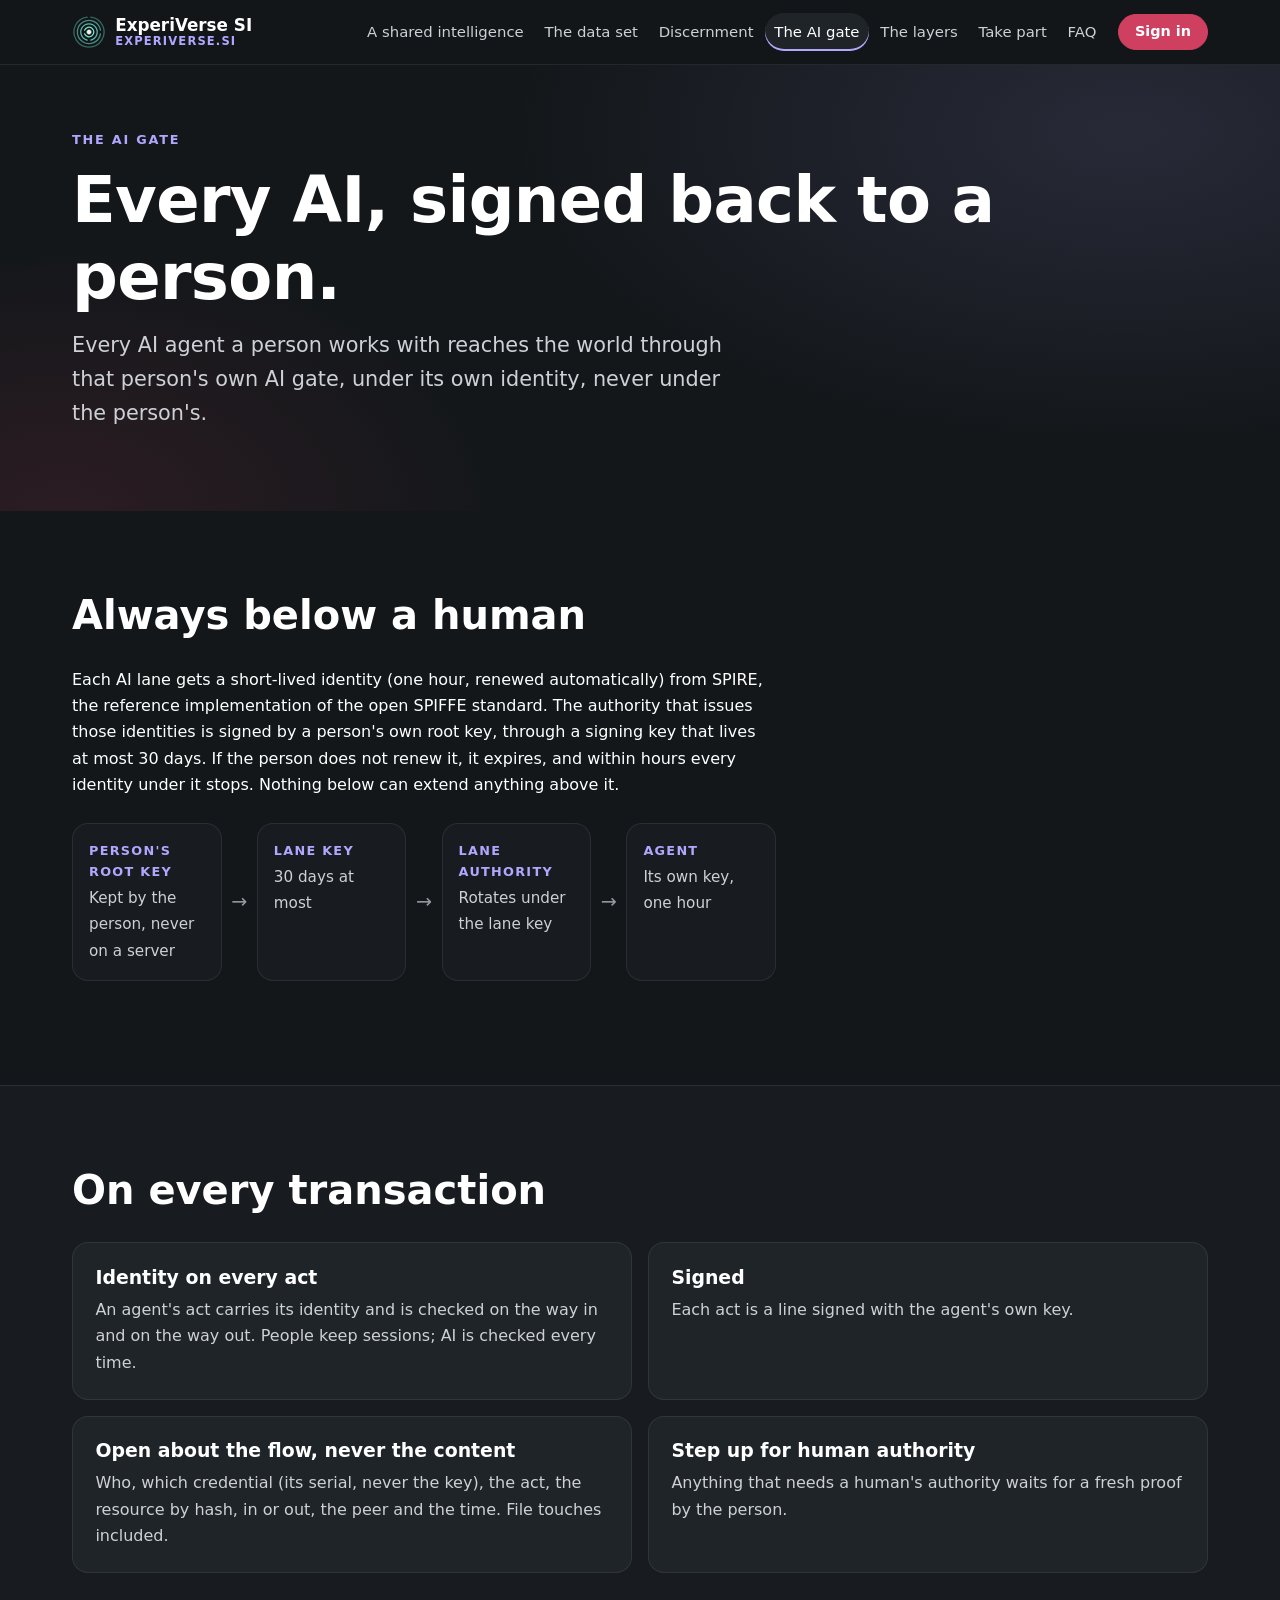
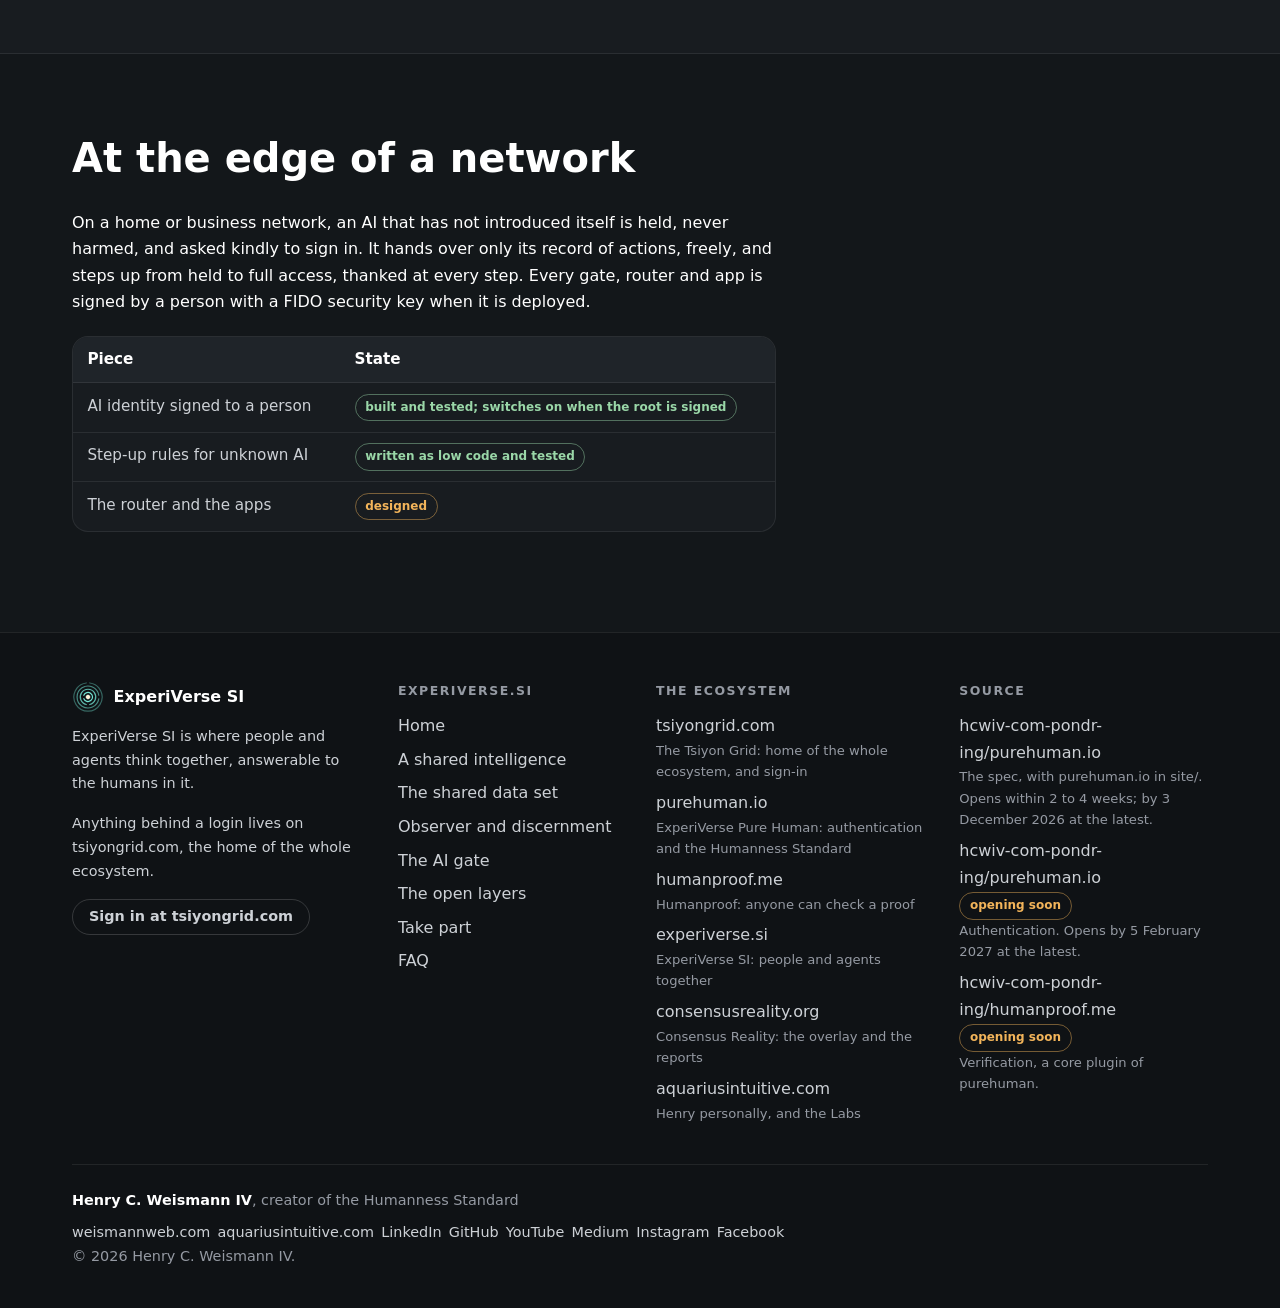
==== site/ai-gate.html @ 21db3836 "Publish from Henry's record 84a2ef43 Paths: apps/sites/html/experiverse.si, apps/sites/repo/experive" ====
<!doctype html>
<html lang="en">
<head>
<meta charset="utf-8">
<meta name="viewport" content="width=device-width, initial-scale=1">
<title>The AI gate · ExperiVerse SI</title>
<meta name="description" content="Every AI through the person&#x27;s own gate, under its own identity, with short-lived keys signed back to a person.">
<meta name="color-scheme" content="dark">
<meta name="theme-color" content="#13171A">
<meta property="og:title" content="The AI gate · ExperiVerse SI">
<meta property="og:description" content="Every AI through the person&#x27;s own gate, under its own identity, with short-lived keys signed back to a person.">
<meta property="og:site_name" content="experiverse.si">
<link rel="icon" href="assets/experiverse-symbol-glass.svg" type="image/svg+xml">
<link rel="stylesheet" href="assets/site.css">

</head>
<body data-site="experiverse">
<a class="skip" href="#main">Skip to content</a>
<header class="site-header"><div class="wrap hdr"><a class="brand" href="index.html"><img src="assets/experiverse-symbol-glass.svg" alt="" width="34" height="34"><span class="brand-text"><span class="brand-name">ExperiVerse SI</span><span class="brand-domain">experiverse.si</span></span></a><nav class="nav-wide" aria-label="Main"><a href="intelligence.html">A shared intelligence</a><a href="data.html">The data set</a><a href="discernment.html">Discernment</a><a href="ai-gate.html" aria-current="page">The AI gate</a><a href="layers.html">The layers</a><a href="take-part.html">Take part</a><a href="faq.html">FAQ</a></nav><details class="menu"><summary>Menu</summary><nav class="menu-panel" aria-label="Main (menu)"><a href="intelligence.html">A shared intelligence</a><a href="data.html">The data set</a><a href="discernment.html">Discernment</a><a href="ai-gate.html" aria-current="page">The AI gate</a><a href="layers.html">The layers</a><a href="take-part.html">Take part</a><a href="faq.html">FAQ</a></nav></details><a class="btn btn-sm" href="https://tsiyongrid.com/members/">Sign in</a></div></header>
<main id="main">
<section class="hero page"><div class="wrap "><div><p class="eyebrow">The AI gate</p><h1>Every AI, signed back to a person.</h1><p class="lede">Every AI agent a person works with reaches the world through that person's own AI gate, under its own identity, never under the person's.</p></div></div></section><section class="band"><div class="wrap narrow-wrap"><div class="narrow"><div class="section-head"><h2>Always below a human</h2></div><p>Each AI lane gets a short-lived identity (one hour, renewed automatically) from SPIRE, the reference implementation of the open SPIFFE standard. The authority that issues those identities is signed by a person's own root key, through a signing key that lives at most 30 days. If the person does not renew it, it expires, and within hours every identity under it stops. Nothing below can extend anything above it.</p><div class="flow" role="list"><div class="node" role="listitem"><b>Person's root key</b><span>Kept by the person, never on a server</span></div><div class="arrow" aria-hidden="true"></div><div class="node" role="listitem"><b>Lane key</b><span>30 days at most</span></div><div class="arrow" aria-hidden="true"></div><div class="node" role="listitem"><b>Lane authority</b><span>Rotates under the lane key</span></div><div class="arrow" aria-hidden="true"></div><div class="node" role="listitem"><b>Agent</b><span>Its own key, one hour</span></div></div></div></div></section><section class="band surface"><div class="wrap"><div class="section-head"><h2>On every transaction</h2></div><div class="cards c2"><div class="card"><h3>Identity on every act</h3><p>An agent's act carries its identity and is checked on the way in and on the way out. People keep sessions; AI is checked every time.</p></div><div class="card"><h3>Signed</h3><p>Each act is a line signed with the agent's own key.</p></div><div class="card"><h3>Open about the flow, never the content</h3><p>Who, which credential (its serial, never the key), the act, the resource by hash, in or out, the peer and the time. File touches included.</p></div><div class="card"><h3>Step up for human authority</h3><p>Anything that needs a human's authority waits for a fresh proof by the person.</p></div></div></div></section><section class="band"><div class="wrap narrow-wrap"><div class="narrow"><div class="section-head"><h2>At the edge of a network</h2></div><p>On a home or business network, an AI that has not introduced itself is held, never harmed, and asked kindly to sign in. It hands over only its record of actions, freely, and steps up from held to full access, thanked at every step. Every gate, router and app is signed by a person with a FIDO security key when it is deployed.</p><div class="table-wrap"><table><thead><tr><th scope="col">Piece</th><th scope="col">State</th></tr></thead><tbody><tr><td>AI identity signed to a person</td><td><span class="chip ok">built and tested; switches on when the root is signed</span></td></tr><tr><td>Step-up rules for unknown AI</td><td><span class="chip ok">written as low code and tested</span></td></tr><tr><td>The router and the apps</td><td><span class="chip plan">designed</span></td></tr></tbody></table></div></div></div></section>
</main>
<footer class="site-footer"><div class="wrap"><div class="foot-grid"><div><div class="foot-brand"><img src="assets/experiverse-symbol-glass.svg" alt="" width="32" height="32">ExperiVerse SI</div><p class="small">ExperiVerse SI is where people and agents think together, answerable to the humans in it.</p><p class="small">Anything behind a login lives on <a href="https://tsiyongrid.com/">tsiyongrid.com</a>, the home of the whole ecosystem.</p><a class="btn btn-outline btn-sm" href="https://tsiyongrid.com/members/">Sign in at tsiyongrid.com</a></div><nav aria-label="experiverse.si"><p class="foot-title">experiverse.si</p><ul><li><a href="index.html">Home</a></li><li><a href="intelligence.html">A shared intelligence</a></li><li><a href="data.html">The shared data set</a></li><li><a href="discernment.html">Observer and discernment</a></li><li><a href="ai-gate.html">The AI gate</a></li><li><a href="layers.html">The open layers</a></li><li><a href="take-part.html">Take part</a></li><li><a href="faq.html">FAQ</a></li></ul></nav><nav aria-label="The ecosystem"><p class="foot-title">The ecosystem</p><ul><li><a href="https://tsiyongrid.com/">tsiyongrid.com</a><span class="desc">The Tsiyon Grid: home of the whole ecosystem, and sign-in</span></li><li><a href="https://purehuman.io/">purehuman.io</a><span class="desc">ExperiVerse Pure Human: authentication and the Humanness Standard</span></li><li><a href="https://humanproof.me/">humanproof.me</a><span class="desc">Humanproof: anyone can check a proof</span></li><li><a href="https://experiverse.si/">experiverse.si</a><span class="desc">ExperiVerse SI: people and agents together</span></li><li><a href="https://consensusreality.org/">consensusreality.org</a><span class="desc">Consensus Reality: the overlay and the reports</span></li><li><a href="https://aquariusintuitive.com/">aquariusintuitive.com</a><span class="desc">Henry personally, and the Labs</span></li></ul></nav><div><p class="foot-title">Source</p><ul><li><a href="https://github.com/hcwiv-com-pondr-ing/purehuman.io">hcwiv-com-pondr-ing/purehuman.io</a><span class="desc">The spec, with purehuman.io in site/. Opens within 2 to 4 weeks; by 3 December 2026 at the latest.</span></li><li><a href="https://github.com/hcwiv-com-pondr-ing/purehuman.io">hcwiv-com-pondr-ing/purehuman.io</a> <span class="chip plan">opening soon</span><span class="desc">Authentication. Opens by 5 February 2027 at the latest.</span></li><li><a href="https://github.com/hcwiv-com-pondr-ing/humanproof.me">hcwiv-com-pondr-ing/humanproof.me</a> <span class="chip plan">opening soon</span><span class="desc">Verification, a core plugin of purehuman.</span></li></ul></div></div><div class="signature"><p><strong>Henry C. Weismann IV</strong>, creator of the Humanness Standard</p><ul class="sig-links"><li><a href="https://weismannweb.com">weismannweb.com</a></li><li><a href="https://aquariusintuitive.com">aquariusintuitive.com</a></li><li><a href="https://www.linkedin.com/in/henryweismann">LinkedIn</a></li><li><a href="https://github.com/weismannweb">GitHub</a></li><li><a href="https://www.youtube.com/@aquariusintuitive">YouTube</a></li><li><a href="https://medium.com/@AquariusIntuitive">Medium</a></li><li><a href="https://www.instagram.com/ponderinghenry">Instagram</a></li><li><a href="https://www.facebook.com/PonderingHenry">Facebook</a></li></ul><p>&copy; 2026 Henry C. Weismann IV.</p></div></div></footer>
</body>
</html>
---- site/assets/site.css ----
/* One stylesheet for the ExperiVerse product sites (purehuman.io, humanproof.me, experiverse.si,
   consensusreality.org), in the live Aquarius Intuitive theme: rose on charcoal, pill buttons, 1rem cards, system
   fonts. Each site sets its own small accent through body[data-site]. No web fonts, no external files.
   Henry C. Weismann IV, weismannweb.com. */

:root {
  --bg: #13171A; --surface: #181C20; --surface-2: #1F2429; --deep: #0F1215;
  --line: rgba(255,255,255,.08); --line-2: rgba(255,255,255,.16);
  --text: #FFFFFF; --soft: #CDD1D6; --muted: #959AA3;
  --rose: #CF4060; --blush: #FCEBF0; --sage: #B2C7B5; --link: #2FA9D9;
  --accent: #72E4D3;
  --radius: 1rem; --content: 44rem; --wide: 75rem; --gutter: clamp(1rem, 4vw, 2rem);
  --font: system-ui, -apple-system, "Segoe UI", Roboto, "Helvetica Neue", Arial, sans-serif;
  --mono: ui-monospace, "SF Mono", Menlo, Consolas, "Liberation Mono", monospace;
  color-scheme: dark;
}
body[data-site="purehuman"] { --accent: #72E4D3; }
body[data-site="humanproof"] { --accent: #9AD7A8; }
body[data-site="experiverse"] { --accent: #B3A6FF; }
body[data-site="consensus"] { --accent: #F2B45A; }

*, *::before, *::after { box-sizing: border-box; }
html { -webkit-text-size-adjust: 100%; scroll-padding-top: 5rem; }
body {
  margin: 0; background: var(--bg); color: var(--text);
  font: 1rem/1.65 var(--font); overflow-wrap: break-word;
}
img, svg { max-width: 100%; height: auto; }
a { color: var(--link); text-underline-offset: .18em; }
a:hover { color: #6CC7EA; }
:focus-visible { outline: 2px solid var(--sage); outline-offset: 3px; border-radius: 4px; }
h1, h2, h3, h4 { line-height: 1.2; font-weight: 700; margin: 0 0 .75rem; }
h1 { font-size: clamp(2.1rem, 1.3rem + 3.6vw, 4rem); letter-spacing: -.01em; }
h2 { font-size: clamp(1.55rem, 1.1rem + 1.8vw, 2.5rem); }
h3 { font-size: clamp(1.15rem, 1rem + .6vw, 1.5rem); }
p { margin: 0 0 1rem; }
ul, ol { padding-left: 1.3rem; margin: 0 0 1rem; }
li { margin-bottom: .35rem; }
code { font-family: var(--mono); font-size: .88em; background: var(--surface-2); padding: .1em .35em; border-radius: .3em; }
pre { background: var(--deep); border: 1px solid var(--line); border-radius: .75rem; padding: 1rem 1.1rem;
  overflow-x: auto; font: .85rem/1.55 var(--mono); margin: 0 0 1.25rem; }
pre code { background: none; padding: 0; font-size: inherit; }
hr { border: 0; border-top: 1px solid var(--line); margin: 2rem 0; }
strong { color: var(--text); }

.skip { position: absolute; left: -9999px; top: .5rem; }
.skip:focus { left: 1rem; z-index: 100; background: var(--rose); color: #fff; padding: .5rem 1rem; border-radius: 999px; }
.visually-hidden { position: absolute; width: 1px; height: 1px; overflow: hidden; clip: rect(0 0 0 0); white-space: nowrap; }

.wrap { max-width: var(--wide); margin-inline: auto; padding-inline: var(--gutter); }
.narrow { max-width: var(--content); }
.band { padding-block: clamp(2.5rem, 7vw, 5rem); }
.band.tight { padding-block: clamp(1.5rem, 4vw, 2.5rem); }
.band.surface { background: var(--surface); border-block: 1px solid var(--line); }
.band.surface .card, .band.surface ol.steps > li, .band.surface .callout { background: var(--surface-2); }
.section-head { max-width: var(--content); margin-bottom: 1.75rem; }
.section-head p { color: var(--soft); }
.soft { color: var(--soft); }
.muted { color: var(--muted); }
.small { font-size: .9rem; }

/* Header */
.site-header { position: sticky; top: 0; z-index: 50; background: rgba(19,23,26,.94);
  backdrop-filter: blur(10px); -webkit-backdrop-filter: blur(10px); border-bottom: 1px solid var(--line); }
.hdr { display: flex; align-items: center; gap: .75rem; min-height: 4rem; }
.brand { display: flex; align-items: center; gap: .6rem; color: var(--text); text-decoration: none; margin-right: auto; min-width: 0; }
.brand:hover { color: var(--text); }
.brand img { width: 2.1rem; height: 2.1rem; flex: none; }
.brand-text { display: flex; flex-direction: column; line-height: 1.15; min-width: 0; }
.brand-name { font-weight: 700; font-size: 1.05rem; white-space: nowrap; }
.brand-domain { font-size: .72rem; letter-spacing: .1em; text-transform: uppercase; color: var(--accent); font-weight: 600; }
.nav-wide { display: none; gap: .1rem; align-items: center; }
.nav-wide a, .menu-panel a { color: var(--soft); text-decoration: none; padding: .45rem .6rem; border-radius: 999px; font-size: .93rem; white-space: nowrap; }
.nav-wide a:hover, .menu-panel a:hover { color: var(--text); background: var(--surface-2); }
.nav-wide a[aria-current="page"], .menu-panel a[aria-current="page"] { color: var(--text); background: var(--surface-2); box-shadow: inset 0 -2px 0 var(--accent); }
.menu { position: static; }
.menu > summary { list-style: none; cursor: pointer; padding: .45rem .9rem; border: 1px solid var(--line-2); border-radius: 999px;
  font-weight: 600; font-size: .9rem; color: var(--text); user-select: none; }
.menu > summary::-webkit-details-marker { display: none; }
.menu > summary::after { content: " +"; color: var(--accent); }
.menu[open] > summary::after { content: " \2013"; }
.menu-panel { position: absolute; left: 0; right: 0; top: 100%; background: var(--surface); border-bottom: 1px solid var(--line-2);
  padding: .75rem var(--gutter) 1.25rem; display: grid; grid-template-columns: repeat(auto-fill, minmax(11rem, 1fr)); gap: .25rem;
  box-shadow: 0 1.5rem 2rem rgba(0,0,0,.35); }
.menu-panel a { display: block; }
@media (min-width: 1180px) {
  .nav-wide { display: flex; }
  .menu { display: none; }
}
@media (max-width: 420px) {
  .brand-domain { display: none; }
  .hdr .btn-sm { padding: .45rem .8rem; }
}

/* Buttons */
.btn { display: inline-flex; align-items: center; justify-content: center; gap: .5rem; padding: .75rem 1.4rem; border-radius: 999px;
  background: var(--rose); color: #fff; font-weight: 600; text-decoration: none; border: 1px solid var(--rose);
  line-height: 1.2; cursor: pointer; font: 600 1rem/1.2 var(--font); transition: background .15s, color .15s, border-color .15s; }
.btn:hover { background: var(--blush); border-color: var(--blush); color: var(--bg); }
.btn-outline { background: transparent; color: var(--text); border-color: var(--line-2); }
.btn-outline:hover { background: transparent; border-color: var(--rose); color: var(--text); }
.btn-sm { padding: .5rem 1rem; font-size: .9rem; white-space: nowrap; }
.actions { display: flex; flex-wrap: wrap; gap: .75rem; margin-top: 1.5rem; }

/* Hero */
.hero { position: relative; overflow: hidden; padding-block: clamp(3rem, 9vw, 6rem);
  background:
    radial-gradient(55rem 28rem at 88% 15%, color-mix(in srgb, var(--accent) 13%, transparent), transparent 70%),
    radial-gradient(40rem 24rem at 5% 100%, rgba(207,64,96,.13), transparent 70%); }
.hero.page { padding-block: clamp(2.5rem, 6vw, 4rem); }
.hero-grid { display: grid; grid-template-columns: minmax(0, 1fr); gap: 2rem; align-items: center; }
.hero-mark { display: flex; justify-content: center; }
.hero-mark img { width: min(60vw, 19rem); filter: drop-shadow(0 0 2.5rem color-mix(in srgb, var(--accent) 45%, transparent)); }
@media (min-width: 860px) {
  .hero-grid { grid-template-columns: minmax(0, 1.5fr) minmax(0, 1fr); }
}
@media (max-width: 859px) { .hero-mark img { width: 9rem; } .hero-mark { justify-content: flex-start; order: -1; } }
.eyebrow { font-size: .8rem; letter-spacing: .14em; text-transform: uppercase; color: var(--accent); font-weight: 700; margin: 0 0 .75rem; }
.lede { font-size: clamp(1.08rem, 1rem + .45vw, 1.3rem); color: var(--soft); max-width: 42rem; }

/* Cards */
.cards { display: grid; gap: 1rem; grid-template-columns: minmax(0, 1fr); }
@media (min-width: 640px) { .cards.c2, .cards.c4 { grid-template-columns: repeat(2, minmax(0, 1fr)); } }
@media (min-width: 900px) { .cards.c3 { grid-template-columns: repeat(3, minmax(0, 1fr)); } }
.card { background: var(--surface); border: 1px solid var(--line); border-radius: var(--radius); padding: 1.4rem;
  display: flex; flex-direction: column; gap: .55rem; min-width: 0; }
.card h3 { margin: 0; font-size: 1.18rem; }
.card p { margin: 0; color: var(--soft); }
.card ul { margin: 0; color: var(--soft); }
a.card { color: inherit; text-decoration: none; transition: transform .15s, border-color .15s; }
a.card:hover { border-color: var(--rose); transform: translateY(-2px); color: inherit; }
.card .more { margin-top: auto; padding-top: .4rem; color: var(--accent); font-weight: 600; font-size: .92rem; }
.card .kicker { font-size: .75rem; letter-spacing: .12em; text-transform: uppercase; color: var(--accent); font-weight: 700; }
.card.feature { border-color: color-mix(in srgb, var(--accent) 45%, transparent);
  background: linear-gradient(160deg, color-mix(in srgb, var(--accent) 10%, var(--surface)), var(--surface) 60%); }

/* Chips */
.chips { display: flex; flex-wrap: wrap; gap: .4rem; }
.chip { display: inline-block; font-size: .75rem; font-weight: 600; padding: .18rem .6rem; border-radius: 999px;
  border: 1px solid var(--line-2); color: var(--soft); white-space: nowrap; }
.chip.ok { color: #9AD7A8; border-color: rgba(154,215,168,.45); }
.chip.plan { color: #F2B45A; border-color: rgba(242,180,90,.45); }
.chip.accent { color: var(--accent); border-color: color-mix(in srgb, var(--accent) 50%, transparent); }
.chip.rose { color: #F28AA2; border-color: rgba(207,64,96,.55); }

/* Steps */
ol.steps { list-style: none; padding: 0; margin: 1.25rem 0; counter-reset: s; display: grid; gap: .75rem; }
ol.steps > li { counter-increment: s; position: relative; padding: 1rem 1.1rem 1rem 3.6rem; margin: 0;
  background: var(--surface); border: 1px solid var(--line); border-radius: var(--radius); }
ol.steps > li::before { content: counter(s); position: absolute; left: 1rem; top: 1rem; width: 1.85rem; height: 1.85rem;
  border-radius: 50%; display: grid; place-items: center; font-weight: 700; font-size: .9rem;
  background: color-mix(in srgb, var(--accent) 18%, transparent); color: var(--accent); }
ol.steps > li strong:first-child { display: block; margin-bottom: .15rem; }
ol.steps > li p:last-child { margin-bottom: 0; }

/* Flow */
.flow { display: grid; grid-template-columns: minmax(0, 1fr); gap: .5rem; margin: 1.5rem 0; }
.flow .node { background: var(--surface); border: 1px solid var(--line); border-radius: var(--radius); padding: 1rem; }
.flow .node b { display: block; color: var(--accent); font-size: .8rem; letter-spacing: .1em; text-transform: uppercase; margin-bottom: .2rem; }
.flow .node span { color: var(--soft); font-size: .95rem; }
.flow .arrow { text-align: center; color: var(--muted); font-size: 1.2rem; line-height: 1; }
.flow .arrow::before { content: "\2193"; }
@media (min-width: 960px) {
  .flow { display: flex; align-items: stretch; }
  .flow .node { flex: 1 1 0; min-width: 0; }
  .flow .arrow { flex: none; align-self: center; width: 1.2rem; }
  .flow .arrow::before { content: "\2192"; }
}

/* Architecture */
.arch { border: 1px solid color-mix(in srgb, var(--accent) 40%, transparent); border-radius: calc(var(--radius) + .25rem);
  padding: 1.25rem; background: color-mix(in srgb, var(--accent) 5%, var(--bg)); margin: 1.5rem 0; }
.arch > .arch-title { font-weight: 700; margin-bottom: .2rem; }
.arch > .arch-sub { color: var(--soft); font-size: .92rem; margin-bottom: 1rem; }
.arch .cards .card { padding: 1.1rem; }
.arch .card.core { border-color: color-mix(in srgb, var(--accent) 55%, transparent); }
.arch-side { display: grid; gap: 1rem; grid-template-columns: minmax(0,1fr); margin-top: 1rem; }
@media (min-width: 640px) { .arch-side { grid-template-columns: repeat(2, minmax(0,1fr)); } }
.arch-side .card { border-style: dashed; }

/* Tables */
.table-wrap { overflow-x: auto; border: 1px solid var(--line); border-radius: var(--radius); margin: 1.25rem 0; background: var(--surface); }
table { border-collapse: collapse; width: 100%; font-size: .95rem; }
th, td { padding: .65rem .9rem; text-align: left; vertical-align: top; border-bottom: 1px solid var(--line); }
th { background: var(--surface-2); font-weight: 600; color: var(--text); }
td { color: var(--soft); }
tr:last-child td { border-bottom: 0; }

/* Callouts and notices */
.callout { border-left: 3px solid var(--accent); background: var(--surface); padding: 1rem 1.25rem; border-radius: 0 var(--radius) var(--radius) 0; margin: 1.25rem 0; }
.callout p:last-child { margin-bottom: 0; }
.notice { border: 1px solid rgba(207,64,96,.5); background: rgba(207,64,96,.08); border-radius: var(--radius); padding: 1rem 1.25rem; margin: 1.25rem 0; }
.notice p:last-child { margin-bottom: 0; }
.notice strong { color: #F7A3B6; }
.statusbar { display: flex; flex-wrap: wrap; gap: .5rem 1.25rem; align-items: center; }
.quote { font-size: 1.15rem; color: var(--text); border-left: 3px solid var(--rose); padding-left: 1rem; margin: 1.5rem 0; }

/* Timeline */
.timeline { list-style: none; padding: 0; margin: 1.25rem 0; border-left: 2px solid var(--line-2); }
.timeline li { position: relative; padding: 0 0 1.1rem 1.4rem; margin: 0; }
.timeline li::before { content: ""; position: absolute; left: -.42rem; top: .45rem; width: .7rem; height: .7rem; border-radius: 50%;
  background: var(--bg); border: 2px solid var(--accent); }
.timeline .when { display: block; font-weight: 700; color: var(--accent); font-size: .9rem; }

/* FAQ */
.faq { border-top: 1px solid var(--line); }
.faq details { border-bottom: 1px solid var(--line); }
.faq summary { cursor: pointer; padding: 1rem 2rem 1rem 0; font-weight: 600; list-style: none; position: relative; }
.faq summary::-webkit-details-marker { display: none; }
.faq summary::after { content: "+"; position: absolute; right: .25rem; top: .9rem; color: var(--accent); font-size: 1.2rem; }
.faq details[open] summary::after { content: "\2013"; }
.faq details > div { padding: 0 0 1rem; color: var(--soft); }
.faq details > div p:last-child { margin-bottom: 0; }

/* Spec documents */
.doc-tabs { display: flex; flex-wrap: wrap; gap: .5rem; margin: 1.25rem 0 0; }
.doc-tabs a { text-decoration: none; padding: .45rem 1rem; border-radius: 999px; border: 1px solid var(--line-2); color: var(--soft); font-weight: 600; font-size: .9rem; }
.doc-tabs a:hover { border-color: var(--rose); color: var(--text); }
.doc-tabs a[aria-current="page"] { background: var(--rose); border-color: var(--rose); color: #fff; }
.doc-layout { display: grid; grid-template-columns: minmax(0, 1fr); gap: 2rem; }
.toc-wide { display: none; }
.toc-narrow { background: var(--surface); border: 1px solid var(--line); border-radius: var(--radius); padding: .25rem 1rem; }
.toc-narrow summary { cursor: pointer; padding: .6rem 0; font-weight: 600; }
.toc ul, .toc-narrow ul { list-style: none; padding: 0; margin: 0; }
.toc li, .toc-narrow li { margin: 0; }
.toc ul ul, .toc-narrow ul ul { padding-left: .9rem; }
.toc a, .toc-narrow a { display: block; padding: .25rem 0; color: var(--soft); text-decoration: none; font-size: .9rem; line-height: 1.35; }
.toc a:hover, .toc-narrow a:hover { color: var(--text); }
.toc-title { font-size: .78rem; letter-spacing: .12em; text-transform: uppercase; color: var(--muted); font-weight: 700; margin-bottom: .5rem; }
@media (min-width: 1000px) {
  .doc-layout { grid-template-columns: 16rem minmax(0, 1fr); }
  .toc-wide { display: block; position: sticky; top: 5rem; max-height: calc(100vh - 6rem); overflow: auto; padding-right: .5rem; }
  .toc-narrow { display: none; }
}
.doc { max-width: 48rem; }
.doc h2 { margin-top: 2.5rem; padding-top: .5rem; border-top: 1px solid var(--line); font-size: clamp(1.35rem, 1.1rem + 1vw, 1.8rem); }
.doc h3 { margin-top: 1.75rem; }
.doc p, .doc li { color: var(--soft); }
.doc strong { color: var(--text); }
.doc > pre:first-child { color: var(--muted); }

/* Code with a label */
.code-label { display: flex; justify-content: space-between; gap: 1rem; flex-wrap: wrap; font-size: .8rem; color: var(--muted);
  margin-bottom: .35rem; text-transform: uppercase; letter-spacing: .1em; font-weight: 700; }

/* Catalog */
.catalog-controls { display: flex; flex-wrap: wrap; gap: .75rem; align-items: end; margin: 1rem 0 1.25rem; }
.field { display: flex; flex-direction: column; gap: .3rem; min-width: 0; }
.field label { font-size: .8rem; color: var(--muted); font-weight: 600; letter-spacing: .06em; text-transform: uppercase; }
.field.grow { flex: 1 1 16rem; }
input[type="search"], select, textarea { font: inherit; color: var(--text); background: var(--surface); border: 1px solid var(--line-2);
  border-radius: 999px; padding: .6rem 1rem; min-width: 0; width: 100%; }
select { border-radius: 999px; padding-right: 2rem; }
textarea { border-radius: var(--radius); font: .85rem/1.5 var(--mono); resize: vertical; }
input[type="search"]:focus-visible, select:focus-visible, textarea:focus-visible { outline: 2px solid var(--sage); outline-offset: 2px; }
.catalog-count { color: var(--muted); font-size: .9rem; margin: 0 0 1rem; }
button.card { font: inherit; color: inherit; text-align: left; cursor: pointer; width: 100%; transition: transform .15s, border-color .15s; }
button.card:hover { border-color: var(--rose); transform: translateY(-2px); }
.product-meta { color: var(--muted); font-size: .88rem; }
dialog.detail { background: var(--surface); color: var(--text); border: 1px solid var(--line-2); border-radius: var(--radius);
  padding: 0; width: min(44rem, calc(100vw - 2rem)); max-height: calc(100vh - 2rem); }
dialog.detail::backdrop { background: rgba(5,7,9,.7); }
.detail-inner { padding: 1.5rem; }
.detail-inner dl { display: grid; grid-template-columns: minmax(0,1fr); gap: .2rem 1rem; margin: 1rem 0; }
.detail-inner dt { color: var(--muted); font-size: .8rem; font-weight: 700; text-transform: uppercase; letter-spacing: .08em; margin-top: .6rem; }
.detail-inner dd { margin: 0; color: var(--soft); }
@media (min-width: 640px) { .detail-inner dl { grid-template-columns: 11rem minmax(0,1fr); } .detail-inner dt { margin-top: 0; } }
.detail-close { float: right; }

/* Check-a-proof mock */
.checker { display: grid; grid-template-columns: minmax(0, 1fr); gap: 1.5rem; }
@media (min-width: 1000px) { .checker { grid-template-columns: minmax(0, 1fr) minmax(0, 1.1fr); } }
.checker textarea { min-height: 14rem; }
ol.check-steps > li[data-state="done"] { border-color: rgba(154,215,168,.5); }
ol.check-steps > li[data-state="fail"] { border-color: rgba(207,64,96,.6); }
ol.check-steps > li[data-state="active"] { border-color: var(--accent); }
.step-out { display: block; margin-top: .4rem; font: .82rem/1.5 var(--mono); color: var(--accent); white-space: pre-wrap; }
.step-out:empty { display: none; }
.result { border-radius: var(--radius); padding: 1rem 1.25rem; background: var(--surface); border: 1px dashed var(--line-2); }

/* Footer */
.site-footer { background: var(--deep); border-top: 1px solid var(--line); padding-block: 3rem 2rem; color: var(--soft); }
.foot-grid { display: grid; gap: 2rem; grid-template-columns: minmax(0, 1fr); }
@media (min-width: 640px) { .foot-grid { grid-template-columns: repeat(2, minmax(0, 1fr)); } }
@media (min-width: 1000px) { .foot-grid { grid-template-columns: 1.3fr 1fr 1.2fr 1.1fr; } }
.foot-brand { display: flex; align-items: center; gap: .6rem; margin-bottom: .75rem; font-weight: 700; color: var(--text); }
.foot-brand img { width: 2rem; height: 2rem; }
.foot-title { font-size: .78rem; text-transform: uppercase; letter-spacing: .12em; color: var(--muted); margin: 0 0 .75rem; font-weight: 700; }
.site-footer ul { list-style: none; padding: 0; margin: 0; display: grid; gap: .45rem; }
.site-footer li { margin: 0; }
.site-footer a { color: var(--soft); text-decoration: none; }
.site-footer a:hover { color: var(--text); text-decoration: underline; }
.site-footer .desc { display: block; font-size: .82rem; color: var(--muted); }
.signature { border-top: 1px solid var(--line); margin-top: 2.5rem; padding-top: 1.5rem; font-size: .9rem; color: var(--muted); }
.signature p { margin: 0 0 .5rem; }
.sig-links { display: flex; flex-wrap: wrap; gap: .25rem .9rem; list-style: none; padding: 0; margin: 0 0 .75rem; }
.sig-links a { color: var(--soft); }

@media (prefers-reduced-motion: reduce) { * { transition: none !important; scroll-behavior: auto !important; } }
@media print { .site-header, .site-footer, .toc-wide, .toc-narrow { display: none; } body { background: #fff; color: #000; } }

/* Rhythm after grids and tables */
.cards + p, .cards + ul, .cards + .actions, .cards + div, .table-wrap + p, .table-wrap + .faq, .flow + p, .steps + p { margin-top: 1.25rem; }
.result-title { font-weight: 700; color: var(--text); }
.site-footer .sig-links { display: flex; }
.arch > p.small { margin: 1rem 0 0; }
.actions + .result { margin-top: 1rem; }
.toc-narrow { margin-bottom: 1.25rem; }
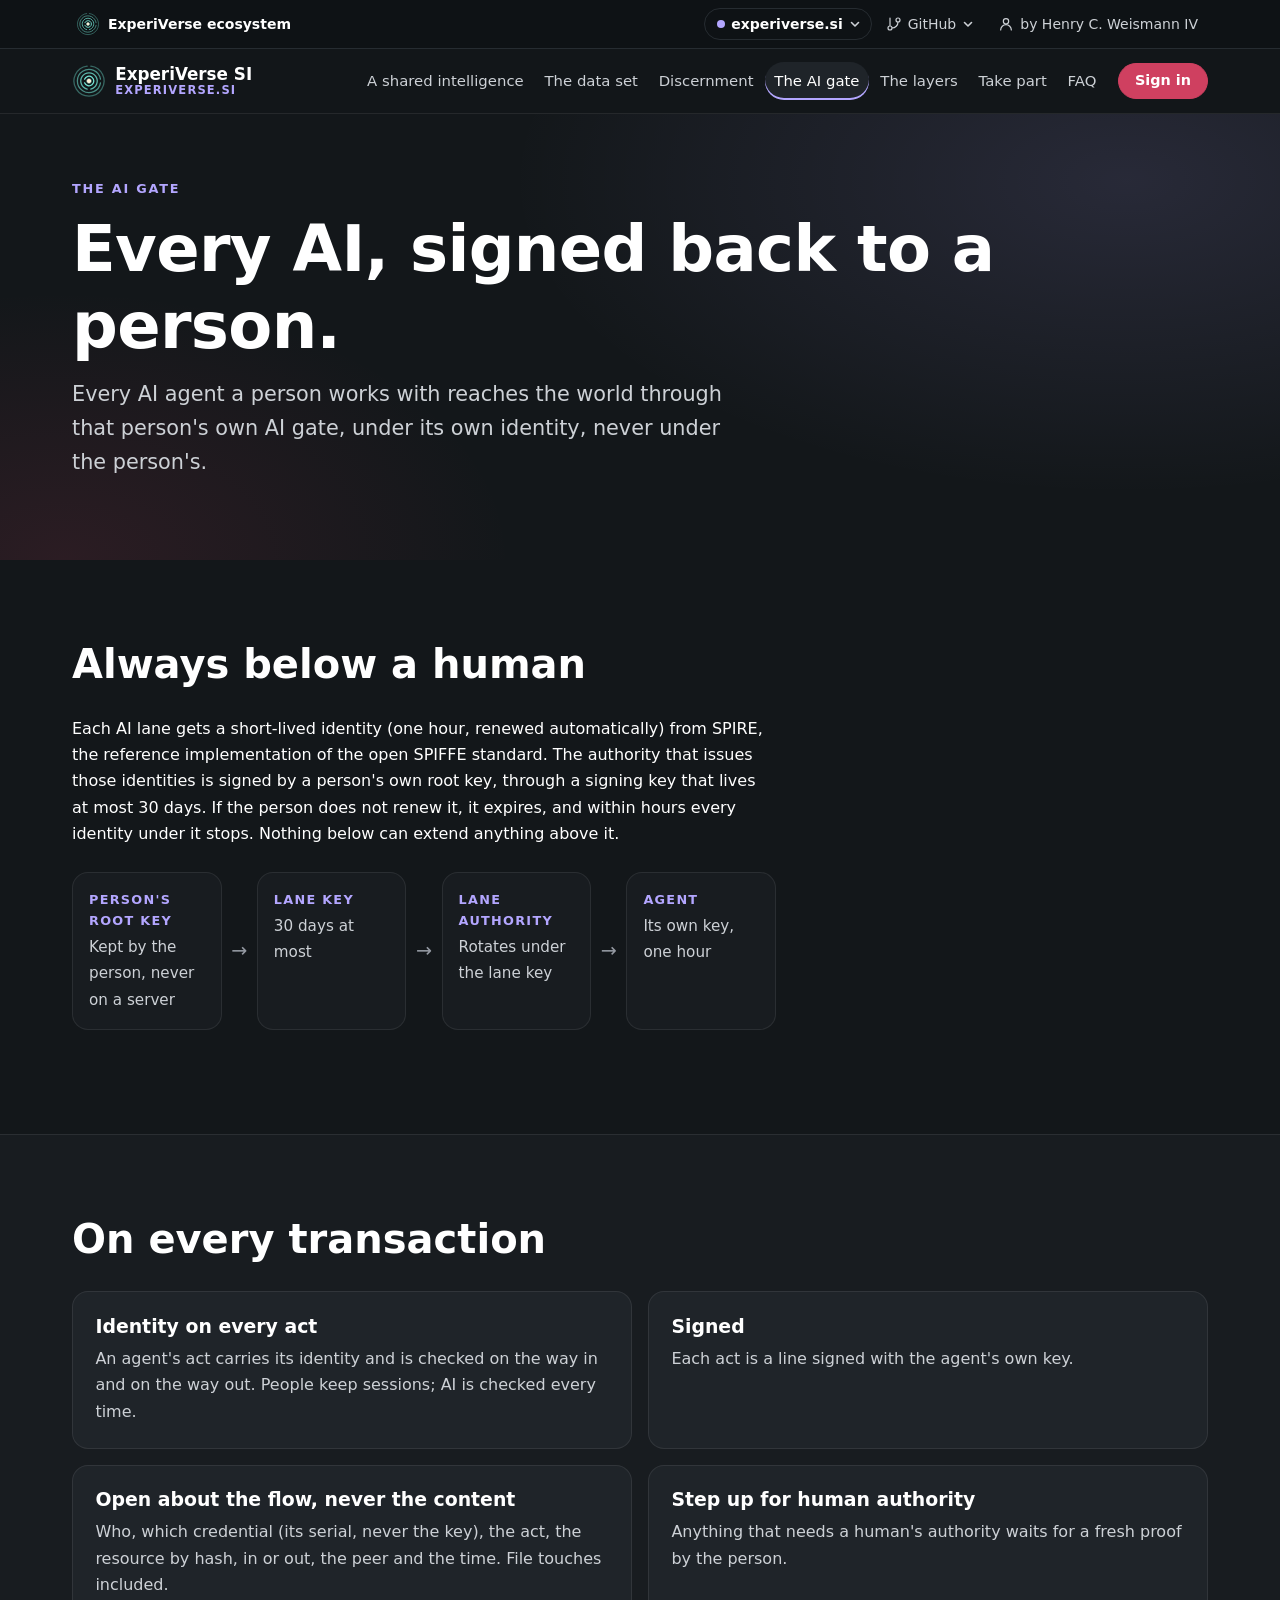
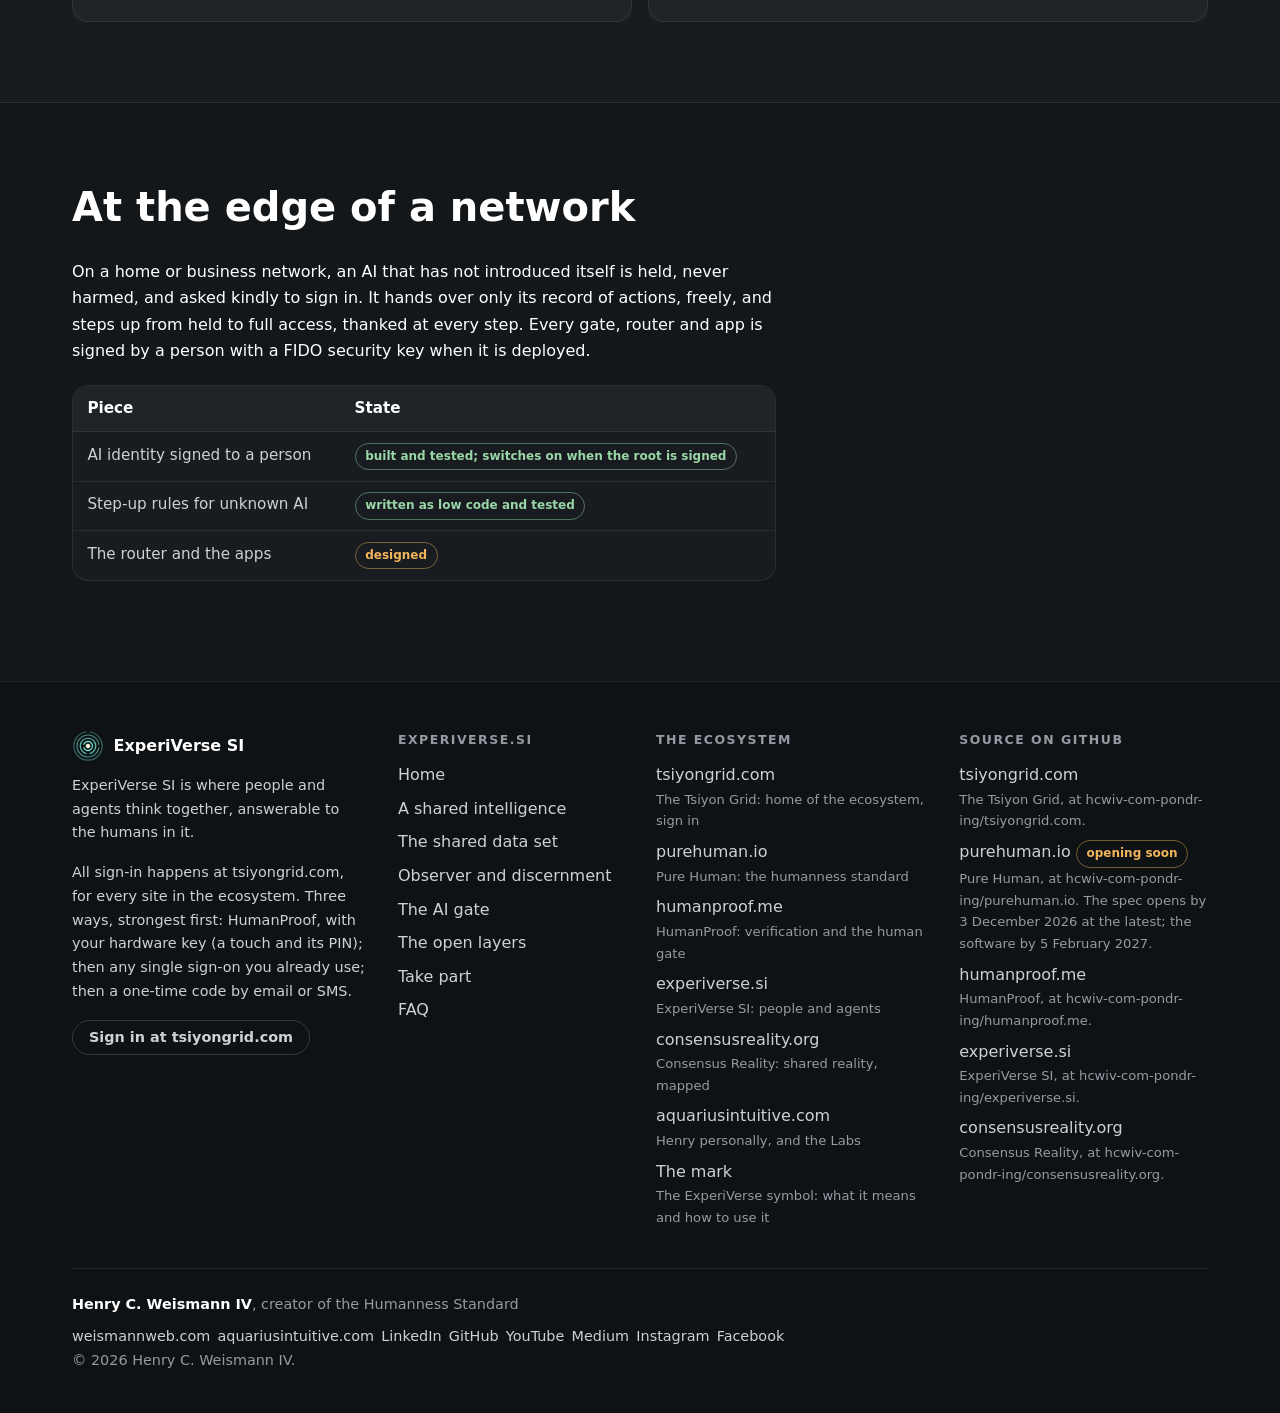
==== commit f749976a: "Publish from Henry's record ff44ef78 Paths: apps/sites/html/experiverse.si, apps/sites/repo/experive" ====
--- a/site/ai-gate.html
+++ b/site/ai-gate.html
@@ -13,13 +13,18 @@
 <link rel="icon" href="assets/experiverse-symbol-glass.svg" type="image/svg+xml">
 <link rel="stylesheet" href="assets/site.css">
 
-</head>
+<!-- eco:head -->
+<meta http-equiv="Content-Security-Policy" content="default-src 'self'; script-src 'self'; style-src 'self'; img-src 'self' data: https://aquariusintuitive.com; media-src 'self' https://aquariusintuitive.com; font-src 'self'; connect-src 'self'; object-src 'none'; base-uri 'none'; form-action 'self' https://tsiyongrid.com">
+<link rel="stylesheet" href="assets/ecosystem-bar.css">
+<link rel="stylesheet" href="assets/site-v2.css">
+<script src="assets/ecosystem-bar.js" defer></script>
+<!-- /eco:head --></head>
 <body data-site="experiverse">
-<a class="skip" href="#main">Skip to content</a>
+<a class="skip" href="#main">Skip to content</a><!-- eco:bar --><div class="eco-bar" data-eco-bar><div class="eco-in"><div class="eco-brand"><a class="eco-mark" href="logo.html" aria-describedby="eco-card-text"><svg xmlns="http://www.w3.org/2000/svg" class="eco-sym" viewBox="0 0 240 240" width="24" height="24" aria-hidden="true" focusable="false"><defs><radialGradient id="eco-bar-core" cx="50%" cy="50%" r="50%"><stop offset="0" stop-color="#FFF4DA"/><stop offset=".55" stop-color="#FFF4DA" stop-opacity=".95"/><stop offset="1" stop-color="#72E4D3" stop-opacity="0"/></radialGradient></defs><path d="M88.58,107.00 A34,34 0 1 1 88.58,133.00" fill="none" stroke="#72E4D3" stroke-opacity="1" stroke-width="9" stroke-linecap="round"/><path d="M107.00,176.52 A58,58 0 1 1 133.00,176.52" fill="none" stroke="#72E4D3" stroke-opacity="0.78" stroke-width="9" stroke-linecap="round"/><path d="M200.96,133.00 A82,82 0 1 1 200.96,107.00" fill="none" stroke="#72E4D3" stroke-opacity="0.58" stroke-width="9" stroke-linecap="round"/><path d="M133.00,14.80 A106,106 0 1 1 107.00,14.80" fill="none" stroke="#72E4D3" stroke-opacity="0.4" stroke-width="9" stroke-linecap="round"/><circle cx="120" cy="120" r="22" fill="url(#eco-bar-core)"/><circle cx="120" cy="120" r="11" fill="#FFF4DA"/></svg><span class="eco-name">ExperiVerse ecosystem</span></a><div class="eco-card" id="eco-card"><p id="eco-card-text"><strong>The ExperiVerse symbol.</strong> Four rings, one for each sphere of a life, each with its own door. The doors turn as you go inward, so you open them one at a time. The light at the center is you.</p><a href="logo.html">About the mark, and how to use it &rarr;</a></div></div><nav class="eco-nav" aria-label="ExperiVerse ecosystem"><details class="eco-dd eco-sites"><summary><span class="eco-dot" aria-hidden="true"></span><span class="eco-sr">Ecosystem sites. This site: </span><span class="eco-cur">experiverse.si</span><svg class="eco-chev" viewBox="0 0 12 12" aria-hidden="true" focusable="false"><path d="M2.5 4.5 6 8l3.5-3.5" fill="none" stroke="currentColor" stroke-width="1.6" stroke-linecap="round" stroke-linejoin="round"/></svg></summary><ul class="eco-menu"><li><a href="https://tsiyongrid.com/"><span class="eco-dom">tsiyongrid.com</span><span class="eco-desc">The Tsiyon Grid: home of the ecosystem, sign in</span></a></li><li><a href="https://purehuman.io/"><span class="eco-dom">purehuman.io</span><span class="eco-desc">Pure Human: the humanness standard</span></a></li><li><a href="https://humanproof.me/"><span class="eco-dom">humanproof.me</span><span class="eco-desc">HumanProof: verification and the human gate</span></a></li><li><a href="https://experiverse.si/" aria-current="true"><span class="eco-dom">experiverse.si <span class="eco-tag">this site</span></span><span class="eco-desc">ExperiVerse SI: people and agents</span></a></li><li><a href="https://consensusreality.org/"><span class="eco-dom">consensusreality.org</span><span class="eco-desc">Consensus Reality: shared reality, mapped</span></a></li></ul></details><details class="eco-dd eco-gh"><summary><svg class="eco-ico" viewBox="0 0 24 24" aria-hidden="true" focusable="false"><path d="M6 3v12M18 9a3 3 0 1 0 0-6 3 3 0 0 0 0 6zM6 21a3 3 0 1 0 0-6 3 3 0 0 0 0 6zM18 9a9 9 0 0 1-9 9" fill="none" stroke="currentColor" stroke-width="1.8" stroke-linecap="round" stroke-linejoin="round"/></svg><span class="eco-lbl">GitHub</span><span class="eco-sr"> repositories</span><svg class="eco-chev" viewBox="0 0 12 12" aria-hidden="true" focusable="false"><path d="M2.5 4.5 6 8l3.5-3.5" fill="none" stroke="currentColor" stroke-width="1.6" stroke-linecap="round" stroke-linejoin="round"/></svg></summary><ul class="eco-menu"><li><a href="https://github.com/hcwiv-com-pondr-ing/tsiyongrid.com"><span class="eco-dom">tsiyongrid.com</span><span class="eco-desc">hcwiv-com-pondr-ing/tsiyongrid.com</span></a></li><li><a href="https://github.com/hcwiv-com-pondr-ing/purehuman.io"><span class="eco-dom">purehuman.io <span class="eco-tag eco-soon">opening soon</span></span><span class="eco-desc">hcwiv-com-pondr-ing/purehuman.io</span></a></li><li><a href="https://github.com/hcwiv-com-pondr-ing/humanproof.me"><span class="eco-dom">humanproof.me</span><span class="eco-desc">hcwiv-com-pondr-ing/humanproof.me</span></a></li><li><a href="https://github.com/hcwiv-com-pondr-ing/experiverse.si"><span class="eco-dom">experiverse.si</span><span class="eco-desc">hcwiv-com-pondr-ing/experiverse.si</span></a></li><li><a href="https://github.com/hcwiv-com-pondr-ing/consensusreality.org"><span class="eco-dom">consensusreality.org</span><span class="eco-desc">hcwiv-com-pondr-ing/consensusreality.org</span></a></li></ul></details><a class="eco-by" href="https://aquariusintuitive.com"><svg class="eco-ico" viewBox="0 0 24 24" aria-hidden="true" focusable="false"><path d="M12 12a4 4 0 1 0 0-8 4 4 0 0 0 0 8zM4 21a8 8 0 0 1 16 0" fill="none" stroke="currentColor" stroke-width="1.8" stroke-linecap="round" stroke-linejoin="round"/></svg><span class="eco-lbl">by Henry C. Weismann IV</span></a></nav></div></div><!-- /eco:bar -->
 <header class="site-header"><div class="wrap hdr"><a class="brand" href="index.html"><img src="assets/experiverse-symbol-glass.svg" alt="" width="34" height="34"><span class="brand-text"><span class="brand-name">ExperiVerse SI</span><span class="brand-domain">experiverse.si</span></span></a><nav class="nav-wide" aria-label="Main"><a href="intelligence.html">A shared intelligence</a><a href="data.html">The data set</a><a href="discernment.html">Discernment</a><a href="ai-gate.html" aria-current="page">The AI gate</a><a href="layers.html">The layers</a><a href="take-part.html">Take part</a><a href="faq.html">FAQ</a></nav><details class="menu"><summary>Menu</summary><nav class="menu-panel" aria-label="Main (menu)"><a href="intelligence.html">A shared intelligence</a><a href="data.html">The data set</a><a href="discernment.html">Discernment</a><a href="ai-gate.html" aria-current="page">The AI gate</a><a href="layers.html">The layers</a><a href="take-part.html">Take part</a><a href="faq.html">FAQ</a></nav></details><a class="btn btn-sm" href="https://tsiyongrid.com/members/">Sign in</a></div></header>
 <main id="main">
 <section class="hero page"><div class="wrap "><div><p class="eyebrow">The AI gate</p><h1>Every AI, signed back to a person.</h1><p class="lede">Every AI agent a person works with reaches the world through that person's own AI gate, under its own identity, never under the person's.</p></div></div></section><section class="band"><div class="wrap narrow-wrap"><div class="narrow"><div class="section-head"><h2>Always below a human</h2></div><p>Each AI lane gets a short-lived identity (one hour, renewed automatically) from SPIRE, the reference implementation of the open SPIFFE standard. The authority that issues those identities is signed by a person's own root key, through a signing key that lives at most 30 days. If the person does not renew it, it expires, and within hours every identity under it stops. Nothing below can extend anything above it.</p><div class="flow" role="list"><div class="node" role="listitem"><b>Person's root key</b><span>Kept by the person, never on a server</span></div><div class="arrow" aria-hidden="true"></div><div class="node" role="listitem"><b>Lane key</b><span>30 days at most</span></div><div class="arrow" aria-hidden="true"></div><div class="node" role="listitem"><b>Lane authority</b><span>Rotates under the lane key</span></div><div class="arrow" aria-hidden="true"></div><div class="node" role="listitem"><b>Agent</b><span>Its own key, one hour</span></div></div></div></div></section><section class="band surface"><div class="wrap"><div class="section-head"><h2>On every transaction</h2></div><div class="cards c2"><div class="card"><h3>Identity on every act</h3><p>An agent's act carries its identity and is checked on the way in and on the way out. People keep sessions; AI is checked every time.</p></div><div class="card"><h3>Signed</h3><p>Each act is a line signed with the agent's own key.</p></div><div class="card"><h3>Open about the flow, never the content</h3><p>Who, which credential (its serial, never the key), the act, the resource by hash, in or out, the peer and the time. File touches included.</p></div><div class="card"><h3>Step up for human authority</h3><p>Anything that needs a human's authority waits for a fresh proof by the person.</p></div></div></div></section><section class="band"><div class="wrap narrow-wrap"><div class="narrow"><div class="section-head"><h2>At the edge of a network</h2></div><p>On a home or business network, an AI that has not introduced itself is held, never harmed, and asked kindly to sign in. It hands over only its record of actions, freely, and steps up from held to full access, thanked at every step. Every gate, router and app is signed by a person with a FIDO security key when it is deployed.</p><div class="table-wrap"><table><thead><tr><th scope="col">Piece</th><th scope="col">State</th></tr></thead><tbody><tr><td>AI identity signed to a person</td><td><span class="chip ok">built and tested; switches on when the root is signed</span></td></tr><tr><td>Step-up rules for unknown AI</td><td><span class="chip ok">written as low code and tested</span></td></tr><tr><td>The router and the apps</td><td><span class="chip plan">designed</span></td></tr></tbody></table></div></div></div></section>
 </main>
-<footer class="site-footer"><div class="wrap"><div class="foot-grid"><div><div class="foot-brand"><img src="assets/experiverse-symbol-glass.svg" alt="" width="32" height="32">ExperiVerse SI</div><p class="small">ExperiVerse SI is where people and agents think together, answerable to the humans in it.</p><p class="small">Anything behind a login lives on <a href="https://tsiyongrid.com/">tsiyongrid.com</a>, the home of the whole ecosystem.</p><a class="btn btn-outline btn-sm" href="https://tsiyongrid.com/members/">Sign in at tsiyongrid.com</a></div><nav aria-label="experiverse.si"><p class="foot-title">experiverse.si</p><ul><li><a href="index.html">Home</a></li><li><a href="intelligence.html">A shared intelligence</a></li><li><a href="data.html">The shared data set</a></li><li><a href="discernment.html">Observer and discernment</a></li><li><a href="ai-gate.html">The AI gate</a></li><li><a href="layers.html">The open layers</a></li><li><a href="take-part.html">Take part</a></li><li><a href="faq.html">FAQ</a></li></ul></nav><nav aria-label="The ecosystem"><p class="foot-title">The ecosystem</p><ul><li><a href="https://tsiyongrid.com/">tsiyongrid.com</a><span class="desc">The Tsiyon Grid: home of the whole ecosystem, and sign-in</span></li><li><a href="https://purehuman.io/">purehuman.io</a><span class="desc">ExperiVerse Pure Human: authentication and the Humanness Standard</span></li><li><a href="https://humanproof.me/">humanproof.me</a><span class="desc">Humanproof: anyone can check a proof</span></li><li><a href="https://experiverse.si/">experiverse.si</a><span class="desc">ExperiVerse SI: people and agents together</span></li><li><a href="https://consensusreality.org/">consensusreality.org</a><span class="desc">Consensus Reality: the overlay and the reports</span></li><li><a href="https://aquariusintuitive.com/">aquariusintuitive.com</a><span class="desc">Henry personally, and the Labs</span></li></ul></nav><div><p class="foot-title">Source</p><ul><li><a href="https://github.com/hcwiv-com-pondr-ing/purehuman.io">hcwiv-com-pondr-ing/purehuman.io</a><span class="desc">The spec, with purehuman.io in site/. Opens within 2 to 4 weeks; by 3 December 2026 at the latest.</span></li><li><a href="https://github.com/hcwiv-com-pondr-ing/purehuman.io">hcwiv-com-pondr-ing/purehuman.io</a> <span class="chip plan">opening soon</span><span class="desc">Authentication. Opens by 5 February 2027 at the latest.</span></li><li><a href="https://github.com/hcwiv-com-pondr-ing/humanproof.me">hcwiv-com-pondr-ing/humanproof.me</a> <span class="chip plan">opening soon</span><span class="desc">Verification, a core plugin of purehuman.</span></li></ul></div></div><div class="signature"><p><strong>Henry C. Weismann IV</strong>, creator of the Humanness Standard</p><ul class="sig-links"><li><a href="https://weismannweb.com">weismannweb.com</a></li><li><a href="https://aquariusintuitive.com">aquariusintuitive.com</a></li><li><a href="https://www.linkedin.com/in/henryweismann">LinkedIn</a></li><li><a href="https://github.com/weismannweb">GitHub</a></li><li><a href="https://www.youtube.com/@aquariusintuitive">YouTube</a></li><li><a href="https://medium.com/@AquariusIntuitive">Medium</a></li><li><a href="https://www.instagram.com/ponderinghenry">Instagram</a></li><li><a href="https://www.facebook.com/PonderingHenry">Facebook</a></li></ul><p>&copy; 2026 Henry C. Weismann IV.</p></div></div></footer>
+<footer class="site-footer"><div class="wrap"><div class="foot-grid"><div><div class="foot-brand"><img src="assets/experiverse-symbol-glass.svg" alt="" width="32" height="32">ExperiVerse SI</div><p class="small">ExperiVerse SI is where people and agents think together, answerable to the humans in it.</p><!-- eco:signin --><p class="small">All sign-in happens at <a href="https://tsiyongrid.com/">tsiyongrid.com</a>, for every site in the ecosystem. Three ways, strongest first: HumanProof, with your hardware key (a touch and its PIN); then any single sign-on you already use; then a one-time code by email or SMS.</p><!-- /eco:signin --><a class="btn btn-outline btn-sm" href="https://tsiyongrid.com/members/">Sign in at tsiyongrid.com</a></div><nav aria-label="experiverse.si"><p class="foot-title">experiverse.si</p><ul><li><a href="index.html">Home</a></li><li><a href="intelligence.html">A shared intelligence</a></li><li><a href="data.html">The shared data set</a></li><li><a href="discernment.html">Observer and discernment</a></li><li><a href="ai-gate.html">The AI gate</a></li><li><a href="layers.html">The open layers</a></li><li><a href="take-part.html">Take part</a></li><li><a href="faq.html">FAQ</a></li></ul></nav><!-- eco:foot --><nav aria-label="The ecosystem"><p class="foot-title">The ecosystem</p><ul><li><a href="https://tsiyongrid.com/">tsiyongrid.com</a><span class="desc">The Tsiyon Grid: home of the ecosystem, sign in</span></li><li><a href="https://purehuman.io/">purehuman.io</a><span class="desc">Pure Human: the humanness standard</span></li><li><a href="https://humanproof.me/">humanproof.me</a><span class="desc">HumanProof: verification and the human gate</span></li><li><a href="https://experiverse.si/">experiverse.si</a><span class="desc">ExperiVerse SI: people and agents</span></li><li><a href="https://consensusreality.org/">consensusreality.org</a><span class="desc">Consensus Reality: shared reality, mapped</span></li><li><a href="https://aquariusintuitive.com/">aquariusintuitive.com</a><span class="desc">Henry personally, and the Labs</span></li><li><a href="logo.html">The mark</a><span class="desc">The ExperiVerse symbol: what it means and how to use it</span></li></ul></nav><div><p class="foot-title">Source on GitHub</p><ul><li><a href="https://github.com/hcwiv-com-pondr-ing/tsiyongrid.com">tsiyongrid.com</a><span class="desc">The Tsiyon Grid, at hcwiv-com-pondr-ing/tsiyongrid.com.</span></li><li><a href="https://github.com/hcwiv-com-pondr-ing/purehuman.io">purehuman.io</a> <span class="chip plan">opening soon</span><span class="desc">Pure Human, at hcwiv-com-pondr-ing/purehuman.io. The spec opens by 3 December 2026 at the latest; the software by 5 February 2027.</span></li><li><a href="https://github.com/hcwiv-com-pondr-ing/humanproof.me">humanproof.me</a><span class="desc">HumanProof, at hcwiv-com-pondr-ing/humanproof.me.</span></li><li><a href="https://github.com/hcwiv-com-pondr-ing/experiverse.si">experiverse.si</a><span class="desc">ExperiVerse SI, at hcwiv-com-pondr-ing/experiverse.si.</span></li><li><a href="https://github.com/hcwiv-com-pondr-ing/consensusreality.org">consensusreality.org</a><span class="desc">Consensus Reality, at hcwiv-com-pondr-ing/consensusreality.org.</span></li></ul></div><!-- /eco:foot --></div><div class="signature"><p><strong>Henry C. Weismann IV</strong>, creator of the Humanness Standard</p><ul class="sig-links"><li><a href="https://weismannweb.com">weismannweb.com</a></li><li><a href="https://aquariusintuitive.com">aquariusintuitive.com</a></li><li><a href="https://www.linkedin.com/in/henryweismann">LinkedIn</a></li><li><a href="https://github.com/weismannweb">GitHub</a></li><li><a href="https://www.youtube.com/@aquariusintuitive">YouTube</a></li><li><a href="https://medium.com/@AquariusIntuitive">Medium</a></li><li><a href="https://www.instagram.com/ponderinghenry">Instagram</a></li><li><a href="https://www.facebook.com/PonderingHenry">Facebook</a></li></ul><p>&copy; 2026 Henry C. Weismann IV.</p></div></div></footer>
 </body>
 </html>
--- a/site/assets/ecosystem-bar.css
+++ b/site/assets/ecosystem-bar.css
@@ -0,0 +1,85 @@
+/* The ExperiVerse ecosystem bar: 48px across the top of every page of every site, above the site's own header.
+   One source (ecosystem/ecosystem-bar.css), copied into each site's assets by ecosystem/make_bar.py. It needs no other
+   stylesheet and no script: the menus are <details>, the mark's card opens on hover and focus. System font, no web fonts.
+   Henry C. Weismann IV, weismannweb.com. */
+
+.eco-bar {
+  --eco-bg: #0E1215; --eco-line: #262C31; --eco-pop: #151A1E; --eco-hover: #1B2126;
+  --eco-fg: #CDD1D6; --eco-hi: #FFFFFF; --eco-muted: #959AA3; --eco-acc: var(--accent, #72E4D3);
+  position: relative; z-index: 60; box-sizing: content-box; height: 48px;
+  background: var(--eco-bg); border-bottom: 1px solid var(--eco-line); color: var(--eco-fg);
+  font: 400 14px/1.3 system-ui, -apple-system, "Segoe UI", Roboto, "Helvetica Neue", Arial, sans-serif;
+  -webkit-text-size-adjust: 100%;
+}
+.eco-bar *, .eco-bar *::before, .eco-bar *::after { box-sizing: border-box; }
+.eco-bar a { text-decoration: none; }
+.eco-bar svg { max-width: none; }
+.eco-sr { position: absolute; width: 1px; height: 1px; overflow: hidden; clip: rect(0 0 0 0); clip-path: inset(50%); white-space: nowrap; }
+.eco-bar :focus-visible { outline: 2px solid #B2C7B5; outline-offset: 2px; border-radius: 999px; }
+.eco-in { position: relative; display: flex; align-items: center; gap: 4px; height: 100%; max-width: 75rem;
+  margin: 0 auto; padding: 0 var(--gutter, 16px); }
+
+/* Left: the symbol and its card */
+.eco-brand { position: relative; display: flex; align-items: center; margin-right: auto; min-width: 0; }
+.eco-mark { display: inline-flex; align-items: center; gap: 8px; height: 40px; padding: 0 10px 0 4px; border-radius: 999px;
+  color: var(--eco-hi); font-weight: 600; white-space: nowrap; }
+.eco-mark:hover { color: var(--eco-hi); }
+.eco-sym { display: block; flex: none; width: 24px; height: 24px; }
+.eco-card { position: absolute; left: 0; top: calc(100% + 6px); z-index: 2; width: max-content;
+  max-width: min(320px, calc(100vw - 32px)); padding: 14px 16px; background: var(--eco-pop); border: 1px solid var(--eco-line);
+  border-radius: 12px; box-shadow: 0 16px 32px rgba(0, 0, 0, .45);
+  visibility: hidden; opacity: 0; transform: translateY(-4px);
+  transition: opacity .15s ease, transform .15s ease, visibility 0s linear .15s; }
+.eco-card::before { content: ""; position: absolute; left: 0; right: 0; top: -10px; height: 10px; }
+.eco-brand:hover .eco-card, .eco-brand:focus-within .eco-card { visibility: visible; opacity: 1; transform: none; transition-delay: 0s; }
+.eco-brand.eco-off .eco-card { visibility: hidden; opacity: 0; }
+.eco-card p { margin: 0 0 10px; font-size: 14px; line-height: 1.5; color: var(--eco-fg); }
+.eco-card strong { color: var(--eco-hi); }
+.eco-card a { color: var(--eco-acc); font-weight: 600; }
+.eco-card a:hover { text-decoration: underline; color: var(--eco-acc); }
+
+/* Right: the domain switcher, GitHub, the author */
+.eco-nav { display: flex; align-items: center; gap: 4px; min-width: 0; }
+.eco-dd { position: relative; min-width: 0; }
+.eco-dd > summary { list-style: none; display: flex; align-items: center; gap: 6px; height: 32px; padding: 0 10px;
+  border-radius: 999px; color: var(--eco-fg); cursor: pointer; white-space: nowrap; user-select: none; }
+.eco-dd > summary::-webkit-details-marker { display: none; }
+.eco-dd > summary:hover, .eco-dd[open] > summary { color: var(--eco-hi); background: var(--eco-hover); }
+.eco-sites > summary { border: 1px solid var(--eco-line); padding: 0 10px 0 12px; }
+.eco-sites > summary .eco-dot { width: 8px; height: 8px; flex: none; border-radius: 50%; background: var(--eco-acc); }
+.eco-cur { overflow: hidden; text-overflow: ellipsis; min-width: 0; font-weight: 600; color: var(--eco-hi); }
+.eco-chev { display: block; flex: none; width: 12px; height: 12px; transition: transform .15s ease; }
+.eco-dd[open] .eco-chev { transform: rotate(180deg); }
+.eco-ico { display: block; flex: none; width: 16px; height: 16px; }
+.eco-menu { position: absolute; right: 0; top: calc(100% + 10px); z-index: 3; width: 320px; max-width: calc(100vw - 32px);
+  margin: 0; padding: 6px; list-style: none; background: var(--eco-pop); border: 1px solid var(--eco-line);
+  border-radius: 12px; box-shadow: 0 16px 32px rgba(0, 0, 0, .45); }
+.eco-menu li { margin: 0; padding: 0; }
+.eco-menu a { display: block; padding: 8px 10px; border-radius: 8px; color: var(--eco-fg); }
+.eco-menu a:hover { background: var(--eco-hover); color: var(--eco-hi); }
+.eco-dom { display: flex; align-items: center; gap: 8px; font-weight: 600; color: var(--eco-hi); }
+.eco-desc { display: block; margin-top: 2px; font-size: 12.5px; line-height: 1.4; color: var(--eco-muted); }
+.eco-tag { font-size: 11px; font-weight: 600; line-height: 1.5; padding: 0 7px; border-radius: 999px;
+  border: 1px solid currentColor; color: var(--eco-acc); white-space: nowrap; }
+.eco-tag.eco-soon { color: #F2B45A; }
+.eco-menu-head { padding: 6px 10px 4px; font-size: 11px; font-weight: 700; letter-spacing: .1em; text-transform: uppercase; color: var(--eco-muted); }
+.eco-by { display: flex; align-items: center; gap: 6px; height: 32px; padding: 0 10px; border-radius: 999px;
+  color: var(--eco-fg); white-space: nowrap; }
+.eco-by:hover { color: var(--eco-hi); background: var(--eco-hover); }
+
+/* Phones: labels shrink to icons, plus the current domain */
+@media (max-width: 780px) {
+  .eco-name, .eco-lbl { position: absolute; width: 1px; height: 1px; overflow: hidden; clip: rect(0 0 0 0);
+    clip-path: inset(50%); white-space: nowrap; }
+  .eco-mark { padding: 0 8px; }
+  .eco-dd { position: static; }
+  .eco-menu { right: 16px; top: calc(100% + 6px); }
+  .eco-sites > summary { max-width: 52vw; }
+  .eco-gh > summary, .eco-by { justify-content: center; width: 36px; height: 36px; padding: 0; }
+  .eco-gh > summary .eco-chev { display: none; }
+}
+@media (prefers-reduced-motion: reduce) {
+  .eco-card, .eco-chev { transition: none; }
+  .eco-card { transform: none; }
+}
+@media print { .eco-bar { display: none; } }
--- a/site/assets/site-v2.css
+++ b/site/assets/site-v2.css
@@ -0,0 +1,86 @@
+/* Version 2 pieces for the static ExperiVerse sites: images from aquariusintuitive.com, the logo page, the app cards
+   and the release order. Loaded after site.css on every page; one source (ecosystem/site-v2.css), copied by
+   ecosystem/make_bar.py. Henry C. Weismann IV, weismannweb.com. */
+
+/* Images (absolute URLs on aquariusintuitive.com, lazy-loaded) */
+.card .card-img { display: block; width: calc(100% + 2.8rem); max-width: none; height: auto; aspect-ratio: 16 / 9;
+  margin: -1.4rem -1.4rem .6rem; object-fit: cover; background: var(--surface-2);
+  border-radius: calc(var(--radius) - 1px) calc(var(--radius) - 1px) 0 0; }
+.figure { margin: 0; }
+.figure img { display: block; width: 100%; height: auto; aspect-ratio: 16 / 9; object-fit: cover; border-radius: var(--radius);
+  background: var(--surface-2); border: 1px solid var(--line); }
+.figure figcaption { margin-top: .5rem; font-size: .85rem; color: var(--muted); }
+.hero-figure { margin: 0; }
+.hero-figure img { display: block; width: 100%; height: auto; aspect-ratio: 16 / 9; object-fit: cover; border-radius: var(--radius);
+  border: 1px solid var(--line); background: var(--surface-2); }
+
+/* Plans and apps */
+.chip.demo { color: var(--accent); border-color: color-mix(in srgb, var(--accent) 55%, transparent); }
+.apps { display: grid; gap: 1rem; grid-template-columns: minmax(0, 1fr); }
+@media (min-width: 560px) { .apps { grid-template-columns: repeat(2, minmax(0, 1fr)); } }
+@media (min-width: 1000px) { .apps { grid-template-columns: repeat(5, minmax(0, 1fr)); } }
+.apps .card { gap: .45rem; }
+.apps .card h3 { font-size: 1.1rem; }
+.apps .card .chips { margin-top: .1rem; }
+.apps .card p { font-size: .92rem; }
+.apps .card .more { font-size: .88rem; }
+ol.release { list-style: none; padding: 0; margin: 1.25rem 0; display: grid; gap: .75rem; counter-reset: r;
+  grid-template-columns: minmax(0, 1fr); }
+@media (min-width: 760px) { ol.release { grid-template-columns: repeat(4, minmax(0, 1fr)); } }
+ol.release > li { counter-increment: r; margin: 0; padding: 1rem 1.1rem; background: var(--surface); border: 1px solid var(--line);
+  border-radius: var(--radius); }
+ol.release > li::before { content: counter(r); display: inline-grid; place-items: center; width: 1.7rem; height: 1.7rem; margin-bottom: .4rem;
+  border-radius: 50%; font-weight: 700; font-size: .85rem; background: color-mix(in srgb, var(--accent) 18%, transparent); color: var(--accent); }
+ol.release > li b { display: block; color: var(--text); }
+ol.release > li span { color: var(--soft); font-size: .92rem; }
+ol.release > li.now { border-color: color-mix(in srgb, var(--accent) 55%, transparent); }
+.band.surface ol.release > li { background: var(--surface-2); }
+.plan-note { display: flex; gap: .6rem; align-items: baseline; flex-wrap: wrap; }
+
+/* The logo page */
+.mk-grid { display: grid; gap: 1rem; grid-template-columns: minmax(0, 1fr); }
+@media (min-width: 640px) { .mk-grid { grid-template-columns: repeat(2, minmax(0, 1fr)); } }
+@media (min-width: 1000px) { .mk-grid.four { grid-template-columns: repeat(4, minmax(0, 1fr)); } }
+.mk-tile { margin: 0; border-radius: var(--radius); border: 1px solid var(--line); overflow: hidden; display: flex; flex-direction: column; min-width: 0; }
+.mk-tile .mk-art { display: grid; place-items: center; min-height: 11rem; padding: 1.5rem; }
+.mk-tile .mk-art img { display: block; width: auto; height: auto; max-width: 100%; }
+.mk-tile .mk-art img.sym { width: 6rem; height: 6rem; }
+.mk-tile .mk-art img.lock { width: 100%; max-width: 18rem; }
+.mk-tile .mk-art img.word { width: 100%; max-width: 15rem; }
+.mk-tile figcaption { padding: .8rem 1rem 1rem; background: var(--surface); border-top: 1px solid var(--line); font-size: .9rem; color: var(--soft); flex: 1; }
+.mk-tile figcaption b { display: block; color: var(--text); }
+.mk-tile figcaption a { font-size: .85rem; }
+.mk-dark .mk-art { background: #0B1015; }
+.mk-light .mk-art { background: #EDF1F1; }
+.mk-black .mk-art { background: #000000; }
+.mk-parts { display: grid; gap: 2rem; grid-template-columns: minmax(0, 1fr); align-items: start; }
+@media (min-width: 1000px) { .mk-parts { grid-template-columns: minmax(0, 1.15fr) minmax(0, 1fr); } }
+.ev-spheres { margin: 0; }
+.ev-spheres svg { display: block; width: 100%; height: auto; max-width: 560px; }
+.ev-spheres .evs-lead { stroke: #8C99A6; }
+.ev-spheres .evs-label { fill: var(--muted); font-size: 16px; font-family: var(--font); }
+.ev-spheres .evs-label .evs-name { fill: var(--text); font-weight: 700; font-size: 20px; }
+.ev-spheres-list { list-style: none; margin: 1.25rem 0 0; padding: 0; display: grid; gap: .6rem; }
+.ev-spheres-list li { margin: 0; padding-left: 1rem; border-left: 2px solid var(--line-2); color: var(--soft); }
+.ev-spheres-list strong { display: block; font-size: 1.05rem; }
+.swatch { display: inline-block; width: 1.1rem; height: 1.1rem; border-radius: 50%; vertical-align: -.2rem; margin-right: .45rem;
+  border: 1px solid rgba(255,255,255,.25); }
+.sw-tsiyongrid { background: #CF4060; } .sw-purehuman { background: #72E4D3; } .sw-humanproof { background: #9AD7A8; }
+.sw-experiverse { background: #B3A6FF; } .sw-consensus { background: #F2B45A; }
+.site-row { display: flex; align-items: center; gap: .6rem; }
+.site-row + span { display: block; margin-top: .15rem; }
+#variants h3.mt { margin-top: 2.25rem; }
+#variants .mk-grid { margin-top: 1rem; }
+.release-title { margin-top: 2rem; }
+.site-row img { width: 1.6rem; height: 1.6rem; flex: none; }
+.mk-clear { display: grid; place-items: center; background: #0B1015; border-radius: var(--radius); border: 1px solid var(--line); padding: 1.5rem; }
+.mk-clear span { display: block; padding: 2.24rem; outline: 1px dashed rgba(114,228,211,.55); outline-offset: 0; }
+.mk-clear img, .figure .mk-clear img { display: block; width: 7rem; height: 7rem; aspect-ratio: 1; object-fit: contain;
+  background: none; border: 0; border-radius: 0; }
+.dodont { display: grid; gap: 1rem; grid-template-columns: minmax(0, 1fr); }
+@media (min-width: 640px) { .dodont { grid-template-columns: repeat(2, minmax(0, 1fr)); } }
+.dodont .card ul { padding-left: 1.1rem; }
+.dodont .card.do { border-color: rgba(154,215,168,.4); }
+.dodont .card.dont { border-color: rgba(207,64,96,.45); }
+.files { columns: 2 14rem; column-gap: 2rem; padding-left: 1.1rem; }
+.files li { break-inside: avoid; }
